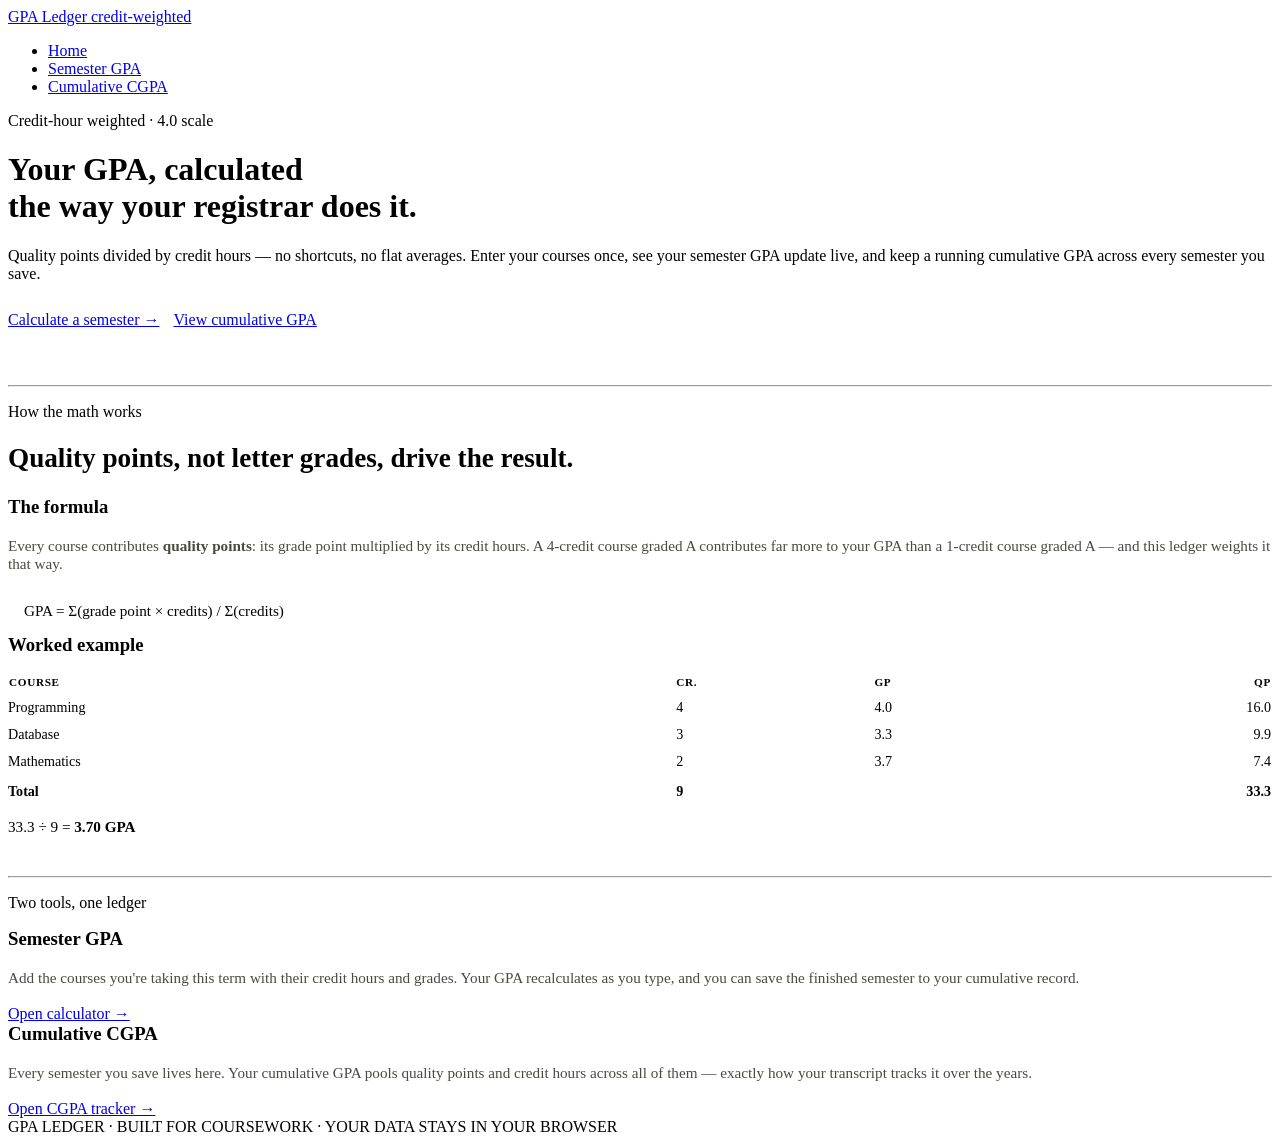
==== index.html @ 3b0c4344 "Add files via upload" ====
<!DOCTYPE html>
<html lang="en">
<head>
  <meta charset="UTF-8">
  <meta name="viewport" content="width=device-width, initial-scale=1.0">
  <title>GPA Ledger — University GPA &amp; CGPA Calculator</title>
  <link rel="preconnect" href="https://fonts.googleapis.com">
  <link href="https://fonts.googleapis.com/css2?family=Spectral:wght@500;600;700&family=Inter:wght@400;500;600;700&family=JetBrains+Mono:wght@400;500;700&display=swap" rel="stylesheet">
  <link rel="stylesheet" href="css/styles.css">
</head>
<body>

  <header class="site-header">
    <div class="nav-wrap">
      <a href="index.html" class="brand">
        <span class="brand-mark">GPA Ledger</span>
        <span class="brand-tag">credit-weighted</span>
      </a>
      <ul class="nav-links">
        <li><a href="index.html" class="active">Home</a></li>
        <li><a href="calculator.html">Semester GPA</a></li>
        <li><a href="cgpa.html">Cumulative CGPA</a></li>
      </ul>
    </div>
  </header>

  <main>
    <p class="page-eyebrow">Credit-hour weighted &middot; 4.0 scale</p>
    <h1 class="page-title">Your GPA, calculated<br>the way your registrar does it.</h1>
    <p class="page-lede">
      Quality points divided by credit hours — no shortcuts, no flat averages. Enter your courses once, see your semester GPA update live, and keep a running cumulative GPA across every semester you save.
    </p>

    <div style="margin: 28px 0 56px; display: flex; gap: 14px; flex-wrap: wrap;">
      <a href="calculator.html" class="btn btn-primary">Calculate a semester →</a>
      <a href="cgpa.html" class="btn btn-ghost">View cumulative GPA</a>
    </div>

    <hr class="section-divider">

    <p class="page-eyebrow">How the math works</p>
    <h2 style="font-family: var(--font-display); color: var(--ink); font-size: 1.7rem; margin-bottom: 22px;">
      Quality points, not letter grades, drive the result.
    </h2>

    <div class="two-col" style="margin-bottom: 40px;">
      <div class="card">
        <h3 style="font-family: var(--font-display); margin-top: 0; color: var(--ink);">The formula</h3>
        <p style="color: #4A4A42; font-size: 0.95rem;">
          Every course contributes <strong>quality points</strong>: its grade point multiplied by its credit hours. A 4-credit course graded A contributes far more to your GPA than a 1-credit course graded A — and this ledger weights it that way.
        </p>
        <p style="font-family: var(--font-mono); background: var(--parchment-dim); padding: 14px 16px; border-radius: 2px; color: var(--ink); font-size: 0.95rem; margin-bottom: 0;">
          GPA = Σ(grade point × credits) / Σ(credits)
        </p>
      </div>
      <div class="card">
        <h3 style="font-family: var(--font-display); margin-top: 0; color: var(--ink);">Worked example</h3>
        <table style="width: 100%; font-size: 0.88rem; border-collapse: collapse; font-family: var(--font-mono);">
          <tr style="color: var(--brass); text-align: left; font-size: 0.7rem; letter-spacing: 0.06em; text-transform: uppercase;">
            <th style="padding-bottom: 6px;">Course</th>
            <th style="padding-bottom: 6px;">Cr.</th>
            <th style="padding-bottom: 6px;">GP</th>
            <th style="padding-bottom: 6px; text-align: right;">QP</th>
          </tr>
          <tr style="border-top: 1px solid var(--line);"><td style="padding: 5px 0;">Programming</td><td>4</td><td>4.0</td><td style="text-align: right;">16.0</td></tr>
          <tr style="border-top: 1px solid var(--line);"><td style="padding: 5px 0;">Database</td><td>3</td><td>3.3</td><td style="text-align: right;">9.9</td></tr>
          <tr style="border-top: 1px solid var(--line);"><td style="padding: 5px 0;">Mathematics</td><td>2</td><td>3.7</td><td style="text-align: right;">7.4</td></tr>
          <tr style="border-top: 1.5px solid var(--ink); font-weight: 700; color: var(--ink);">
            <td style="padding: 8px 0;">Total</td><td>9</td><td></td><td style="text-align: right;">33.3</td>
          </tr>
        </table>
        <p style="margin-top: 10px; margin-bottom: 0; color: var(--ink); font-family: var(--font-mono); font-size: 0.95rem;">33.3 ÷ 9 = <strong>3.70 GPA</strong></p>
      </div>
    </div>

    <hr class="section-divider">

    <p class="page-eyebrow">Two tools, one ledger</p>
    <div class="two-col">
      <div class="card">
        <h3 style="font-family: var(--font-display); margin-top: 0; color: var(--ink);">Semester GPA</h3>
        <p style="color: #4A4A42; font-size: 0.95rem; margin-bottom: 18px;">
          Add the courses you're taking this term with their credit hours and grades. Your GPA recalculates as you type, and you can save the finished semester to your cumulative record.
        </p>
        <a href="calculator.html" class="btn btn-ghost">Open calculator →</a>
      </div>
      <div class="card">
        <h3 style="font-family: var(--font-display); margin-top: 0; color: var(--ink);">Cumulative CGPA</h3>
        <p style="color: #4A4A42; font-size: 0.95rem; margin-bottom: 18px;">
          Every semester you save lives here. Your cumulative GPA pools quality points and credit hours across all of them — exactly how your transcript tracks it over the years.
        </p>
        <a href="cgpa.html" class="btn btn-ghost">Open CGPA tracker →</a>
      </div>
    </div>
  </main>

  <footer class="site-footer">
    GPA LEDGER &middot; BUILT FOR COURSEWORK &middot; YOUR DATA STAYS IN YOUR BROWSER
  </footer>

</body>
</html>
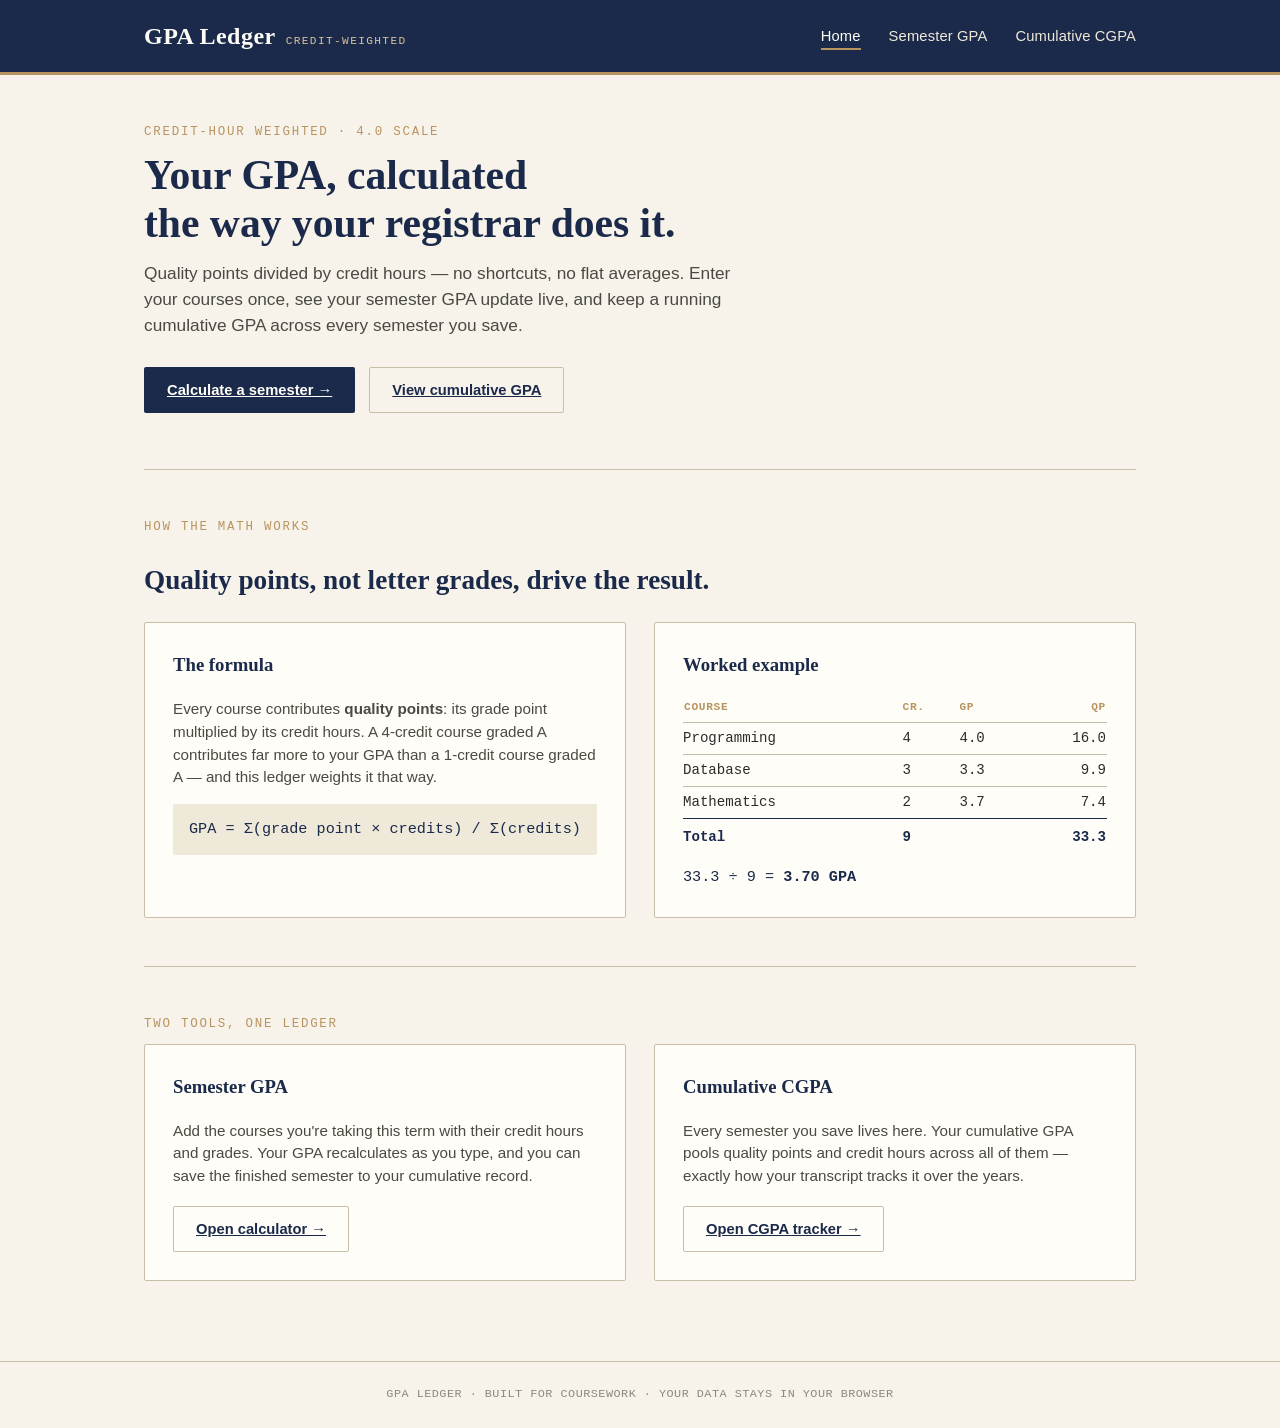
==== commit 6252a561: "Add files via upload" ====
--- a/index.html
+++ b/index.html
@@ -6,7 +6,7 @@
   <title>GPA Ledger — University GPA &amp; CGPA Calculator</title>
   <link rel="preconnect" href="https://fonts.googleapis.com">
   <link href="https://fonts.googleapis.com/css2?family=Spectral:wght@500;600;700&family=Inter:wght@400;500;600;700&family=JetBrains+Mono:wght@400;500;700&display=swap" rel="stylesheet">
-  <link rel="stylesheet" href="css/styles.css">
+  <link rel="stylesheet" href="/styles.css">
 </head>
 <body>
 
--- a/styles.css
+++ b/styles.css
@@ -0,0 +1,561 @@
+/* ============================================
+   GPA Ledger — Design Tokens
+   Theme: academic transcript / gradebook
+   ============================================ */
+
+:root {
+  --ink: #1B2A4A;
+  --ink-soft: #2C3E63;
+  --parchment: #F7F3EA;
+  --parchment-dim: #EFE9DA;
+  --brass: #B8945F;
+  --brass-dim: #D8C39E;
+  --green: #2D5A3D;
+  --green-bg: #E3ECE4;
+  --rust: #A8442E;
+  --rust-bg: #F3E2DD;
+  --amber: #97732A;
+  --amber-bg: #F1E7CF;
+  --charcoal: #2B2B2B;
+  --line: #C9BFA8;
+  --white: #FFFDF8;
+
+  --font-display: "Spectral", Georgia, serif;
+  --font-body: "Inter", -apple-system, sans-serif;
+  --font-mono: "JetBrains Mono", "Courier New", monospace;
+
+  --radius-seal: 50%;
+  --radius-card: 2px;
+}
+
+* {
+  box-sizing: border-box;
+}
+
+html {
+  scroll-behavior: smooth;
+}
+
+body {
+  margin: 0;
+  font-family: var(--font-body);
+  background: var(--parchment);
+  color: var(--charcoal);
+  line-height: 1.5;
+}
+
+/* ============================================
+   Top Navigation — ledger header bar
+   ============================================ */
+
+.site-header {
+  background: var(--ink);
+  border-bottom: 3px solid var(--brass);
+}
+
+.nav-wrap {
+  max-width: 1040px;
+  margin: 0 auto;
+  display: flex;
+  align-items: center;
+  justify-content: space-between;
+  padding: 18px 24px;
+}
+
+.brand {
+  display: flex;
+  align-items: baseline;
+  gap: 10px;
+  color: var(--white);
+  text-decoration: none;
+}
+
+.brand-mark {
+  font-family: var(--font-display);
+  font-weight: 600;
+  font-size: 1.5rem;
+  letter-spacing: 0.02em;
+}
+
+.brand-tag {
+  font-family: var(--font-mono);
+  font-size: 0.7rem;
+  color: var(--brass-dim);
+  text-transform: uppercase;
+  letter-spacing: 0.12em;
+}
+
+.nav-links {
+  display: flex;
+  gap: 28px;
+  list-style: none;
+  margin: 0;
+  padding: 0;
+}
+
+.nav-links a {
+  color: var(--parchment-dim);
+  text-decoration: none;
+  font-size: 0.92rem;
+  font-weight: 500;
+  letter-spacing: 0.01em;
+  padding-bottom: 4px;
+  border-bottom: 2px solid transparent;
+  transition: border-color 0.2s ease, color 0.2s ease;
+}
+
+.nav-links a:hover,
+.nav-links a:focus-visible {
+  color: var(--white);
+  border-bottom-color: var(--brass);
+}
+
+.nav-links a.active {
+  color: var(--white);
+  border-bottom-color: var(--brass);
+}
+
+.nav-toggle {
+  display: none;
+}
+
+/* ============================================
+   Layout shell
+   ============================================ */
+
+main {
+  max-width: 1040px;
+  margin: 0 auto;
+  padding: 48px 24px 80px;
+}
+
+.page-eyebrow {
+  font-family: var(--font-mono);
+  font-size: 0.78rem;
+  letter-spacing: 0.14em;
+  text-transform: uppercase;
+  color: var(--brass);
+  margin: 0 0 10px;
+}
+
+.page-title {
+  font-family: var(--font-display);
+  font-size: 2.6rem;
+  font-weight: 600;
+  color: var(--ink);
+  margin: 0 0 14px;
+  line-height: 1.15;
+}
+
+.page-lede {
+  font-size: 1.08rem;
+  color: #4A4A42;
+  max-width: 620px;
+  margin: 0 0 8px;
+}
+
+/* ============================================
+   Buttons
+   ============================================ */
+
+.btn {
+  font-family: var(--font-body);
+  font-weight: 600;
+  font-size: 0.92rem;
+  padding: 11px 22px;
+  border-radius: var(--radius-card);
+  border: 1.5px solid transparent;
+  cursor: pointer;
+  transition: transform 0.12s ease, box-shadow 0.12s ease, background 0.15s ease;
+  display: inline-flex;
+  align-items: center;
+  gap: 8px;
+}
+
+.btn:active {
+  transform: translateY(1px);
+}
+
+.btn-primary {
+  background: var(--ink);
+  color: var(--white);
+}
+
+.btn-primary:hover {
+  background: var(--ink-soft);
+}
+
+.btn-ghost {
+  background: transparent;
+  border-color: var(--line);
+  color: var(--ink);
+}
+
+.btn-ghost:hover {
+  border-color: var(--ink);
+  background: var(--parchment-dim);
+}
+
+.btn-danger {
+  background: transparent;
+  color: var(--rust);
+  border-color: transparent;
+  padding: 6px 10px;
+  font-size: 0.85rem;
+}
+
+.btn-danger:hover {
+  background: var(--rust-bg);
+}
+
+.btn:focus-visible,
+a:focus-visible,
+input:focus-visible,
+select:focus-visible {
+  outline: 2.5px solid var(--ink);
+  outline-offset: 2px;
+}
+
+/* ============================================
+   Transcript Table (course entry)
+   ============================================ */
+
+.ledger {
+  background: var(--white);
+  border: 1px solid var(--line);
+  border-radius: var(--radius-card);
+  overflow: hidden;
+  margin-top: 28px;
+}
+
+.ledger-head {
+  display: grid;
+  grid-template-columns: 2.2fr 1fr 1fr 0.6fr;
+  gap: 12px;
+  padding: 14px 20px;
+  background: var(--ink);
+  color: var(--parchment-dim);
+  font-family: var(--font-mono);
+  font-size: 0.72rem;
+  letter-spacing: 0.1em;
+  text-transform: uppercase;
+}
+
+.ledger-row {
+  display: grid;
+  grid-template-columns: 2.2fr 1fr 1fr 0.6fr;
+  gap: 12px;
+  padding: 12px 20px;
+  border-bottom: 1px solid var(--parchment-dim);
+  align-items: center;
+}
+
+.ledger-row:last-child {
+  border-bottom: none;
+}
+
+.ledger-row input,
+.ledger-row select {
+  width: 100%;
+  font-family: var(--font-body);
+  font-size: 0.95rem;
+  padding: 8px 10px;
+  border: 1.5px solid var(--line);
+  border-radius: var(--radius-card);
+  background: var(--parchment);
+  color: var(--charcoal);
+}
+
+.ledger-row input:focus,
+.ledger-row select:focus {
+  background: var(--white);
+  border-color: var(--ink);
+}
+
+.qp-cell {
+  font-family: var(--font-mono);
+  font-size: 0.9rem;
+  color: var(--ink-soft);
+  text-align: right;
+  padding-right: 8px;
+}
+
+.ledger-actions {
+  display: flex;
+  justify-content: space-between;
+  align-items: center;
+  padding: 16px 20px;
+  background: var(--parchment-dim);
+}
+
+.ledger-totals {
+  font-family: var(--font-mono);
+  font-size: 0.82rem;
+  color: var(--ink);
+}
+
+.ledger-totals strong {
+  color: var(--ink);
+}
+
+/* ============================================
+   The Seal — signature GPA display
+   ============================================ */
+
+.seal-wrap {
+  display: flex;
+  align-items: center;
+  gap: 32px;
+  margin: 36px 0;
+  flex-wrap: wrap;
+}
+
+.seal {
+  width: 168px;
+  height: 168px;
+  border-radius: var(--radius-seal);
+  display: flex;
+  flex-direction: column;
+  align-items: center;
+  justify-content: center;
+  flex-shrink: 0;
+  background: conic-gradient(var(--seal-color, var(--brass)) calc(var(--seal-pct, 0) * 1%), var(--parchment-dim) 0);
+  position: relative;
+  transition: background 0.5s ease;
+}
+
+.seal::before {
+  content: "";
+  position: absolute;
+  inset: 10px;
+  border-radius: var(--radius-seal);
+  background: var(--white);
+  border: 1px solid var(--line);
+}
+
+.seal-inner {
+  position: relative;
+  z-index: 1;
+  text-align: center;
+}
+
+.seal-value {
+  font-family: var(--font-mono);
+  font-size: 2.1rem;
+  font-weight: 700;
+  color: var(--ink);
+  display: block;
+  line-height: 1;
+}
+
+.seal-label {
+  font-family: var(--font-mono);
+  font-size: 0.62rem;
+  letter-spacing: 0.12em;
+  text-transform: uppercase;
+  color: var(--brass);
+  margin-top: 4px;
+  display: block;
+}
+
+.seal-meta {
+  font-family: var(--font-body);
+}
+
+.seal-meta h3 {
+  font-family: var(--font-display);
+  font-size: 1.3rem;
+  margin: 0 0 6px;
+  color: var(--ink);
+}
+
+.seal-meta p {
+  margin: 0;
+  color: #5A5A50;
+  font-size: 0.92rem;
+  max-width: 360px;
+}
+
+.standing-pill {
+  display: inline-block;
+  font-family: var(--font-mono);
+  font-size: 0.72rem;
+  letter-spacing: 0.06em;
+  text-transform: uppercase;
+  padding: 4px 10px;
+  border-radius: var(--radius-card);
+  margin-top: 10px;
+}
+
+.standing-good {
+  background: var(--green-bg);
+  color: var(--green);
+}
+
+.standing-warn {
+  background: var(--amber-bg);
+  color: var(--amber);
+}
+
+.standing-low {
+  background: var(--rust-bg);
+  color: var(--rust);
+}
+
+/* ============================================
+   Cards / sections
+   ============================================ */
+
+.card {
+  background: var(--white);
+  border: 1px solid var(--line);
+  border-radius: var(--radius-card);
+  padding: 28px;
+}
+
+.section-divider {
+  border: none;
+  border-top: 1px solid var(--line);
+  margin: 48px 0;
+}
+
+.two-col {
+  display: grid;
+  grid-template-columns: 1fr 1fr;
+  gap: 28px;
+}
+
+/* ============================================
+   Semester list (CGPA page)
+   ============================================ */
+
+.semester-card {
+  background: var(--white);
+  border: 1px solid var(--line);
+  border-left: 4px solid var(--brass);
+  border-radius: var(--radius-card);
+  padding: 18px 22px;
+  margin-bottom: 14px;
+  display: flex;
+  justify-content: space-between;
+  align-items: center;
+  gap: 16px;
+  flex-wrap: wrap;
+}
+
+.semester-name {
+  font-family: var(--font-display);
+  font-size: 1.15rem;
+  color: var(--ink);
+  margin: 0 0 4px;
+}
+
+.semester-meta {
+  font-family: var(--font-mono);
+  font-size: 0.78rem;
+  color: #6A6A60;
+}
+
+.semester-gpa {
+  font-family: var(--font-mono);
+  font-size: 1.4rem;
+  font-weight: 700;
+  color: var(--ink);
+  text-align: right;
+}
+
+.semester-gpa span {
+  display: block;
+  font-size: 0.62rem;
+  letter-spacing: 0.1em;
+  text-transform: uppercase;
+  color: var(--brass);
+  font-weight: 500;
+  margin-top: 2px;
+}
+
+.empty-state {
+  text-align: center;
+  padding: 60px 24px;
+  color: #7A7A6E;
+  border: 1.5px dashed var(--line);
+  border-radius: var(--radius-card);
+  background: var(--parchment-dim);
+}
+
+.empty-state p {
+  font-family: var(--font-display);
+  font-size: 1.1rem;
+  margin: 0;
+}
+
+/* ============================================
+   Footer
+   ============================================ */
+
+.site-footer {
+  border-top: 1px solid var(--line);
+  padding: 24px;
+  text-align: center;
+  font-family: var(--font-mono);
+  font-size: 0.74rem;
+  color: #8A8A7E;
+  letter-spacing: 0.04em;
+}
+
+/* ============================================
+   Reduced motion
+   ============================================ */
+
+@media (prefers-reduced-motion: reduce) {
+  * {
+    transition: none !important;
+    scroll-behavior: auto !important;
+  }
+}
+
+/* ============================================
+   Responsive
+   ============================================ */
+
+@media (max-width: 720px) {
+  .nav-links {
+    display: none;
+  }
+
+  .page-title {
+    font-size: 2rem;
+  }
+
+  .ledger-head,
+  .ledger-row {
+    grid-template-columns: 1.6fr 0.8fr 1fr 0.5fr;
+    gap: 8px;
+    padding: 10px 14px;
+  }
+
+  .two-col {
+    grid-template-columns: 1fr;
+  }
+
+  .seal-wrap {
+    justify-content: center;
+    text-align: center;
+  }
+
+  .seal-meta p {
+    max-width: none;
+  }
+}
+
+@media (max-width: 480px) {
+  .ledger-head span:nth-child(3),
+  .ledger-row .qp-cell {
+    display: none;
+  }
+
+  .ledger-head,
+  .ledger-row {
+    grid-template-columns: 1.8fr 0.8fr 0.5fr;
+  }
+}
